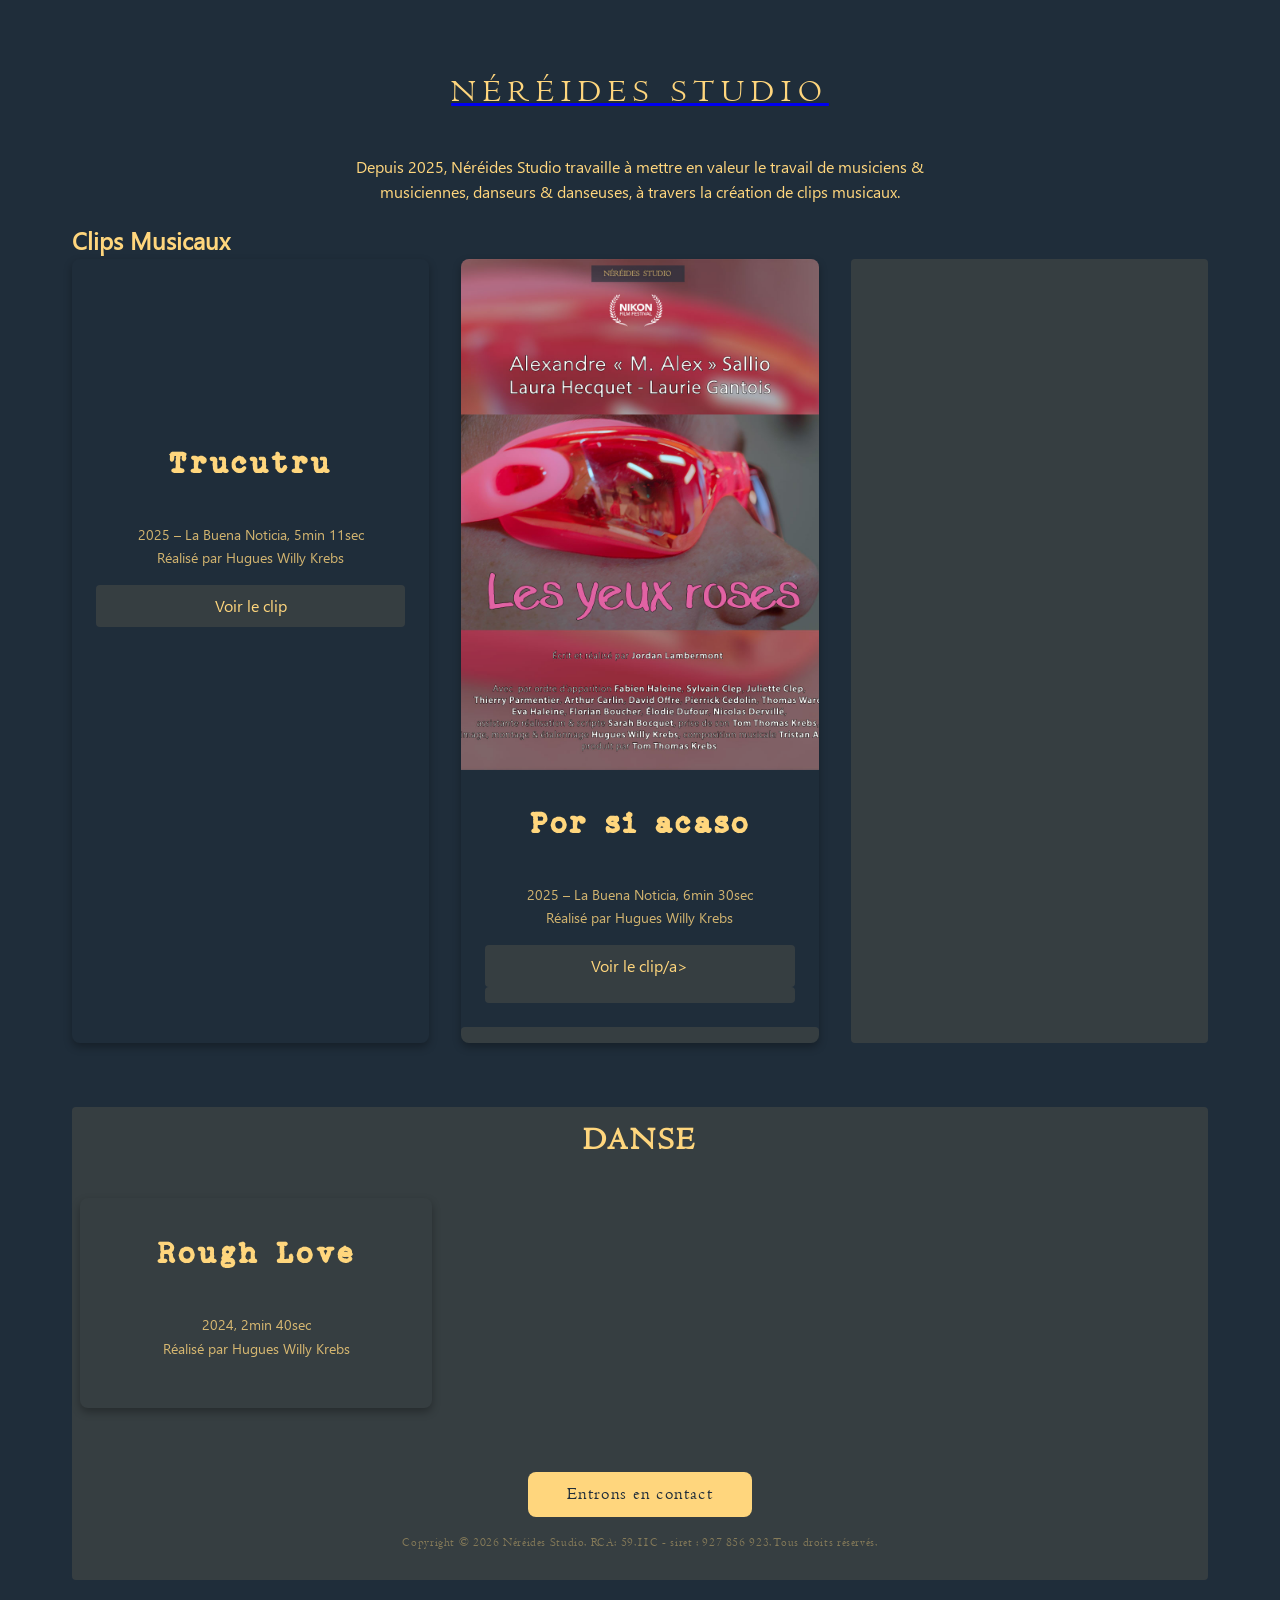
==== clips-musique.htm @ b9e71977 "Refactor HTML structure and remove CSS styles" ====
<!DOCTYPE html>
<html lang="fr">
<head>
  <meta charset="UTF-8">
  <meta name="viewport" content="width=device-width, initial-scale=1.0">
  <meta name="description" content="Néréides Studio — Films et projets en production. Société de production cinématographique et audiovisuelle.">
  <title>Fictions | Néréides Studio</title>
  <link rel="stylesheet" href="styles/style.css">
</head>
<body>
  <div class="page">
    <header class="site-header">
      <a href="index.htm" class="site-header"> <!---target="_blank" rel="noopener noreferrer"--->
      <h1>Néréides Studio</h1></a>
    </header>

    <p class="intro">
      Depuis 2025, Néréides Studio travaille à mettre en valeur le travail de musiciens &<br>
      musiciennes, danseurs & danseuses, à travers la création de clips musicaux.
    </p>

<section class="section">
  <h2>Clips Musicaux</h2>
  <div class="film-grid">
<!-- trucutru -->
    <div class="film-card">
      <!---div class="video-container"-->
        <!--div class="video-wrapper" style="padding-bottom: 56.25%;"> <!-- Ratio 16:9 -->
          <iframe
            src="https://www.youtube.com/embed/E9OB-VmUAq0?rel=0&modestbranding=1&controls=1&autoplay=0&mute=0&loop=0&playlist="
            frameborder="0"
            allow="accelerometer; autoplay; clipboard-write; encrypted-media; gyroscope; picture-in-picture"
            allowfullscreen>
          </iframe>
        <!---/div--->
      <!---/div--->
          <div class="film-info">
            <h1 class="film-title">Trucutru</h1>
            <p class="film-meta">2025 – La Buena Noticia, 5min 11sec<br>Réalisé par Hugues Willy Krebs</p>
            <div class="film-links">
              <a href="https://vimeo.com/nereidesstudio/cassandre" class="film-link" target="_blank" rel="noopener noreferrer">Voir le clip</a>
            </div>
          </div>
        </div>

<!-- Por si acaso - Buena Noticia -->
        <div class="film-card">
          <img src="images/yeux-roses.jpg" alt="Affiche du film Les yeux roses" class="film-poster">
          <div class="film-info">
            <h1 class="film-title">Por si acaso</h1>
            <p class="film-meta">2025 – La Buena Noticia, 6min 30sec<br>Réalisé par Hugues Willy Krebs</p>
            <div class="film-links">
              <a href="https://vimeo.com/nereidesstudio/lesyeuxroses" class="film-link" target="_blank" rel="noopener noreferrer">Voir le clip/a>
            </div>
          </div>
        </div>
    </section>

    <section class="section">
      <h1>Danse</h1>
      <div class="film-grid">
<!-- Rough love -->
        <div class="film-card">
          <div class="film-info" style="text-align: center; padding: 2rem;">
            <h1 class="film-title">Rough Love</h1>
            <p class="film-meta">2024, 2min 40sec<br>Réalisé par Hugues Willy Krebs</p>
          </div>
        </div>
      </div>
    </section>

    <div class="cta">
      <button class="cta-btn" id="open-card">Entrons en contact</button>
    </div>
            
    <footer class="site-footer">
      <p>Copyright © 2026 Néréides Studio. RCA: 59.11C - siret : 927 856 923. Tous droits réservés.</p>
    </footer>

    <!--- cta --->
      <div class="modal-backdrop" id="modal" role="dialog" aria-modal="true" aria-label="Carte de visite Néréides Studio">
      <div class="business-card">
        <p class="card-name">Néréides Studio</p>
      <div class="card-divider"></div>
  <div class="card-info">
      <div class="card-line">
          <svg class="card-icon" width="15" height="15" viewBox="0 0 16 16" fill="none" stroke="currentColor" stroke-width="1.5">
            <path d="M2 3.5A1.5 1.5 0 0 1 3.5 2h1.09a.5.5 0 0 1 .47.33l.9 2.5a.5.5 0 0 1-.11.52L4.5 6.7C5.3 8.4 7.6 10.7 9.3 11.5l1.35-1.35a.5.5 0 0 1 .52-.11l2.5.9a.5.5 0 0 1 .33.47V12.5A1.5 1.5 0 0 1 12.5 14C6.7 14 2 9.3 2 3.5Z"/>
          </svg>
          <a href="tel:0678372320">06 78 37 23 20</a>
        </div>
        <div class="card-line">
          <svg class="card-icon" width="15" height="15" viewBox="0 0 16 16" fill="none" stroke="currentColor" stroke-width="1.5">
            <rect x="1" y="3" width="14" height="10" rx="1.5"/>
            <path d="m1 4 7 5 7-5"/>
          </svg>
          <a href="mailto:nereides.studio@gmail.com">nereides.studio@gmail.com</a>
        </div>
      </div>
      <button class="modal-close" id="close-card">Fermer</button>
    </div>
  </div>

  <!-- Script Cloudflare pour décoder l'email -->
  <!--script data-cfasync="false" src="/cdn-cgi/scripts/5c5dd728/cloudflare-static/email-decode.min.js"></script--->

  <!-- Script pour gérer la modale -->
  <script>
    const modal    = document.getElementById('modal');
    const openBtn  = document.getElementById('open-card');
    const closeBtn = document.getElementById('close-card');

    openBtn.addEventListener('click', () => modal.classList.add('visible'));
    closeBtn.addEventListener('click', () => modal.classList.remove('visible'));
  </script>

</body>
</html>
---- styles/style.css ----
/* --- polices personnalisées --- */
    @font-face {
      font-family: 'Centaur';
      src: url('../fonts/centaur.ttf') format('truetype');
      font-display: swap;
    }
    @font-face {
      font-family: 'Remington';
      src: url('../fonts/remington.ttf') format('truetype');
      font-display: swap;
    }
    @font-face {
      font-family: 'BalletHarmony';
      src: url('../fonts/balletharmony.ttf') format('truetype');
      font-display: swap;
    }
    @font-face {
      font-family: 'SegoeUI';
      src: url('../fonts/segoeui.ttf') format('truetype');
      font-display: swap;
    }

    *, *::before, *::after { box-sizing: border-box; margin: 0; padding: 0; }

    :root {
      --gold: #ffd67d;
      --navy: #1f2d3a;
    }

    /* ── HEADER ── */
    .site-header {
      flex-shrink: 0;
      text-align: center;
      padding-top: clamp(1rem, 4vh, 2.2rem);
      padding-bottom: clamp(1rem, 4vh, 2.2rem);
    }
    .site-header h1 {
      font-family: 'Centaur', serif;
      font-size: clamp(1.3rem, 5vw, 2rem);
      font-weight: 400;
      letter-spacing: 0.22em;
      text-transform: uppercase;
      color: var(--gold);
    }

    body {
      font-family: 'SegoeUI', sans-serif;
      background: var(--navy);
      color: var(--gold);
      line-height: 1.6;
      margin: 0;
      padding: 0;
    }
    
    .page {
      max-width: 1200px;
      margin: 0 auto;
      padding: 2rem;
    }
    
    .intro {
      flex-shrink: 0;
      text-align: center;
      padding-bottom: clamp(0.5rem, 1.8vh, 1rem);
    }
    
    .intro p {
      font-family: '', serif;
      font-size: clamp(0.82rem, 3vw, 1rem);
      line-height: 1.6;
      color: var(--gold);
      letter-spacing: 0.02em;
    }

    .section {
      margin-bottom: 4rem;
    }

    .section h1 {
      font-family: 'Centaur', serif;
      font-size: clamp(1.3rem, 5vw, 2rem);
      text-align: center;
      margin-bottom: 2rem;
      text-transform: uppercase;
      letter-spacing: 0.1em;
      color: var(--gold);
    }

    .film-grid {
      display: grid;
      grid-template-columns: repeat(auto-fill, minmax(300px, 1fr));
      gap: 2rem;
      margin-bottom: 2rem;
    }

    .film-card {
      background: var(--light-navy);
      border-radius: 8px;
      overflow: hidden;
      box-shadow: 0 4px 8px rgba(0, 0, 0, 0.3);
      transition: transform 0.3s, box-shadow 0.3s;
    }
    
    .film-card h1 {
      font-family: 'Remington';
      font-size: clamp(1.5rem, 3vw, 2rem);
      text-align: center;
      margin-bottom: 2rem;
      text-transform: none;
      letter-spacing: 0.1em;
      color: var(--gold);
    }
    
    .film-card:hover {
      transform: translateY(-5px);
      box-shadow: 0 8px 16px rgba(0, 0, 0, 0.4);
    }

    .film-poster {
      width: 100%;
      aspect-ratio: 7/10;
      object-fit: cover;
    }

    .film-info {
      padding: 1.5rem;
    }

    .film-title {
      font-family: 'Remington', serif;
      font-size: clamp(1rem, 2vw, 2rem);
      margin-bottom: 0.5rem;
      text-align: center;
    }

    .film-meta {
      font-size: 0.9rem;
      opacity: 0.8;
      text-align: center;
      margin-bottom: 1rem;
    }

    .film-description {
      font-size: 0.95rem;
      margin-bottom: 1rem;
      text-align: justify;
    }

    .film-links {
      display: flex;
      flex-direction: column;
      gap: 0.5rem;
    }

    .film-link {
      display: block;
      text-align: center;
      color: var(--gold);
      text-decoration: none;
      background: rgba(255, 214, 125, 0.1);
      padding: 0.5rem;
      border-radius: 4px;
      transition: background 0.3s;
    }

    .film-link:hover {
      background: rgba(255, 214, 125, 0.2);
    }

    .awards {
      font-size: 0.8rem;
      font-style: italic;
      color: rgba(255, 214, 125, 0.8);
      text-align: center;
      margin-top: 0.5rem;
    }

    /* ── À PROPOS ── */
    .about {
      flex-shrink: 0;
      padding-bottom: clamp(0.5rem, 1.8vh, 1rem);
    }
    .about p {
      font-family: 'Centaur', serif;
      font-size: clamp(0.82rem, 3vw, 1rem);
      line-height: 1.6;
      color: var(--gold);
      letter-spacing: 0.02em;
    }

    /* ── CTA ── */
    .cta {
      flex-shrink: 0;
      display: flex;
      justify-content: center;
      padding-bottom: clamp(0.5rem, 1.8vh, 2rem);
    }
    .cta-btn {
      font-family: 'Centaur', serif;
      font-size: clamp(0.92rem, 3.4vw, 1.1rem);
      letter-spacing: 0.08em;
      color: var(--navy);
      background: var(--gold);
      border: none;
      border-radius: 8px;
      padding: 0.72em 2.2em;
      cursor: pointer;
      transition: background 0.25s, transform 0.2s;
    }
    .cta-btn:hover  { background: #e0b95a; transform: translateY(-2px); }
    .cta-btn:active { transform: translateY(0); }

    /* ── FOOTER ── */
    .site-footer {
      flex-shrink: 0;
      text-align: center;
      padding-bottom: clamp(0.6rem, 2.5vh, 1.2rem);
    }
    .site-footer p {
      font-family: 'Centaur', serif;
      font-size: clamp(0.6rem, 2.2vw, 0.78rem);
      color: rgba(255, 214, 125, 0.4);
      letter-spacing: 0.05em;
    }

    /* ── MODAL ── */
    .modal-backdrop {
      position: fixed;
      inset: 0;
      z-index: 200;
      background: rgba(15, 22, 30, 0.9);
      backdrop-filter: blur(8px);
      display: flex;
      align-items: center;
      justify-content: center;
      opacity: 0;
      pointer-events: none;
      transition: opacity 0.3s;
    }
    .modal-backdrop.visible {
      opacity: 1;
      pointer-events: all;
    }
    .business-card {
      width: min(360px, 88vw);
      background: #263546;
      border: 1px solid rgba(255, 214, 125, 0.3);
      border-radius: 16px;
      padding: clamp(1.8rem, 6vw, 3rem);
      text-align: center;
      transform: translateY(20px) scale(0.97);
      transition: transform 0.4s cubic-bezier(0.34, 1.56, 0.64, 1);
    }
    .modal-backdrop.visible .business-card { transform: translateY(0) scale(1); }

    .card-name {
      font-family: 'Centaur', serif;
      font-size: 1.4rem;
      letter-spacing: 0.2em;
      text-transform: uppercase;
      color: var(--gold);
    }
    .card-divider { width: 40px; height: 1px; background: rgba(255,214,125,0.3); margin: 1rem auto; }
    .card-info    { display: flex; flex-direction: column; gap: 0.85rem; }
    .card-line    { display: flex; align-items: center; justify-content: center; gap: 0.6rem; font-family: 'Centaur', serif; font-size: 1rem; color: rgba(255,214,125,0.8); }
    .card-line a  { color: #fff; text-decoration: none; transition: color 0.2s; }
    .card-line a:hover { color: var(--gold); }
    .card-icon    { color: var(--gold); flex-shrink: 0; }

    .modal-close {
      margin-top: 2rem;
      background: none;
      border: 1px solid rgba(255,214,125,0.3);
      border-radius: 8px;
      color: rgba(255,214,125,0.6);
      font-family: 'Centaur', serif;
      font-size: 0.8rem;
      letter-spacing: 0.2em;
      text-transform: uppercase;
      padding: 0.5rem 1.4rem;
      cursor: pointer;
      transition: border-color 0.2s, color 0.2s;
    }
    .modal-close:hover { border-color: var(--gold); color: var(--gold); }

    @media (max-width: 768px) {
      .page {
        padding: 1rem;
      }

      .film-grid {
        grid-template-columns: 1fr;
      }
    }
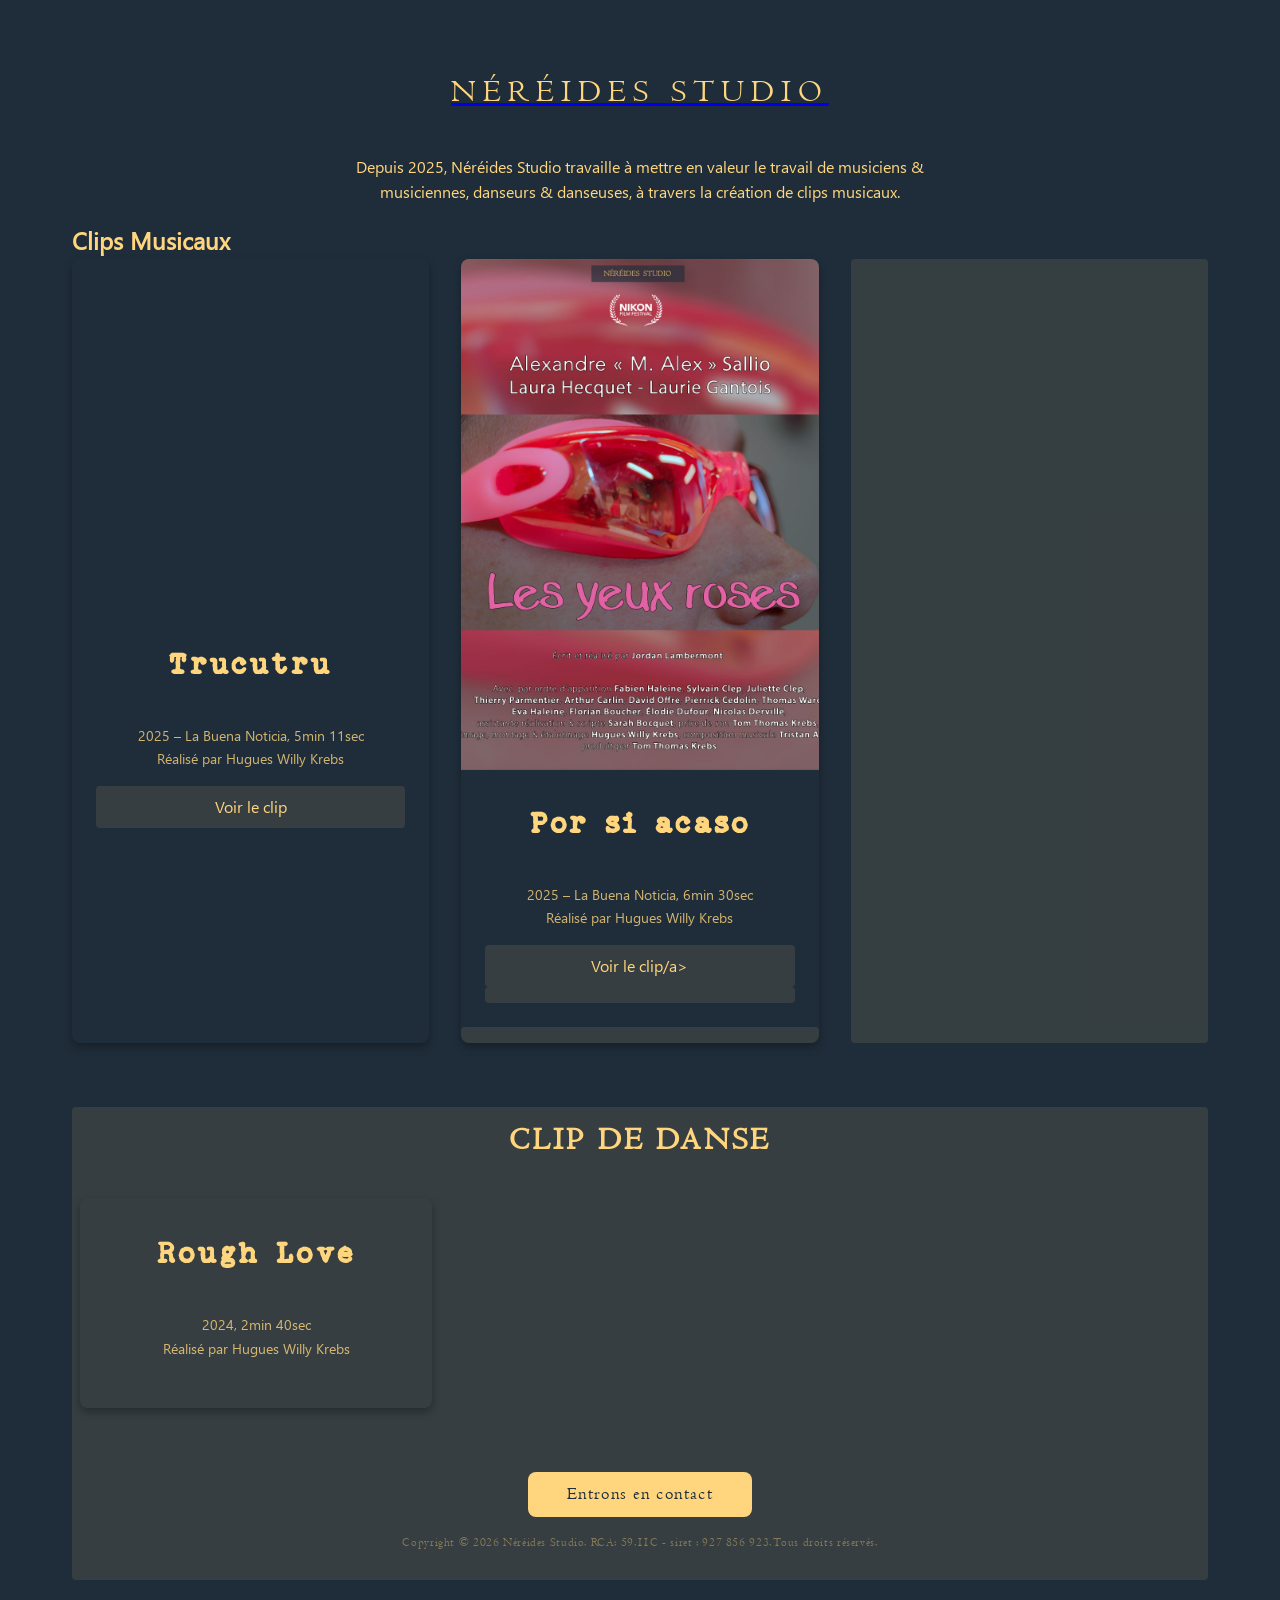
==== commit bd733e49: "Update section titles and video wrapper structure" ====
--- a/clips-musique.htm
+++ b/clips-musique.htm
@@ -25,14 +25,14 @@
 <!-- trucutru -->
     <div class="film-card">
       <!---div class="video-container"-->
-        <!--div class="video-wrapper" style="padding-bottom: 56.25%;"> <!-- Ratio 16:9 -->
+        <div class="video-wrapper" style="padding-bottom: 56.25%;"> <!-- Ratio 16:9 -->
           <iframe
             src="https://www.youtube.com/embed/E9OB-VmUAq0?rel=0&modestbranding=1&controls=1&autoplay=0&mute=0&loop=0&playlist="
             frameborder="0"
             allow="accelerometer; autoplay; clipboard-write; encrypted-media; gyroscope; picture-in-picture"
             allowfullscreen>
           </iframe>
-        <!---/div--->
+        </div>
       <!---/div--->
           <div class="film-info">
             <h1 class="film-title">Trucutru</h1>
@@ -57,7 +57,7 @@
     </section>
 
     <section class="section">
-      <h1>Danse</h1>
+      <h1>Clip de Danse</h1>
       <div class="film-grid">
 <!-- Rough love -->
         <div class="film-card">
